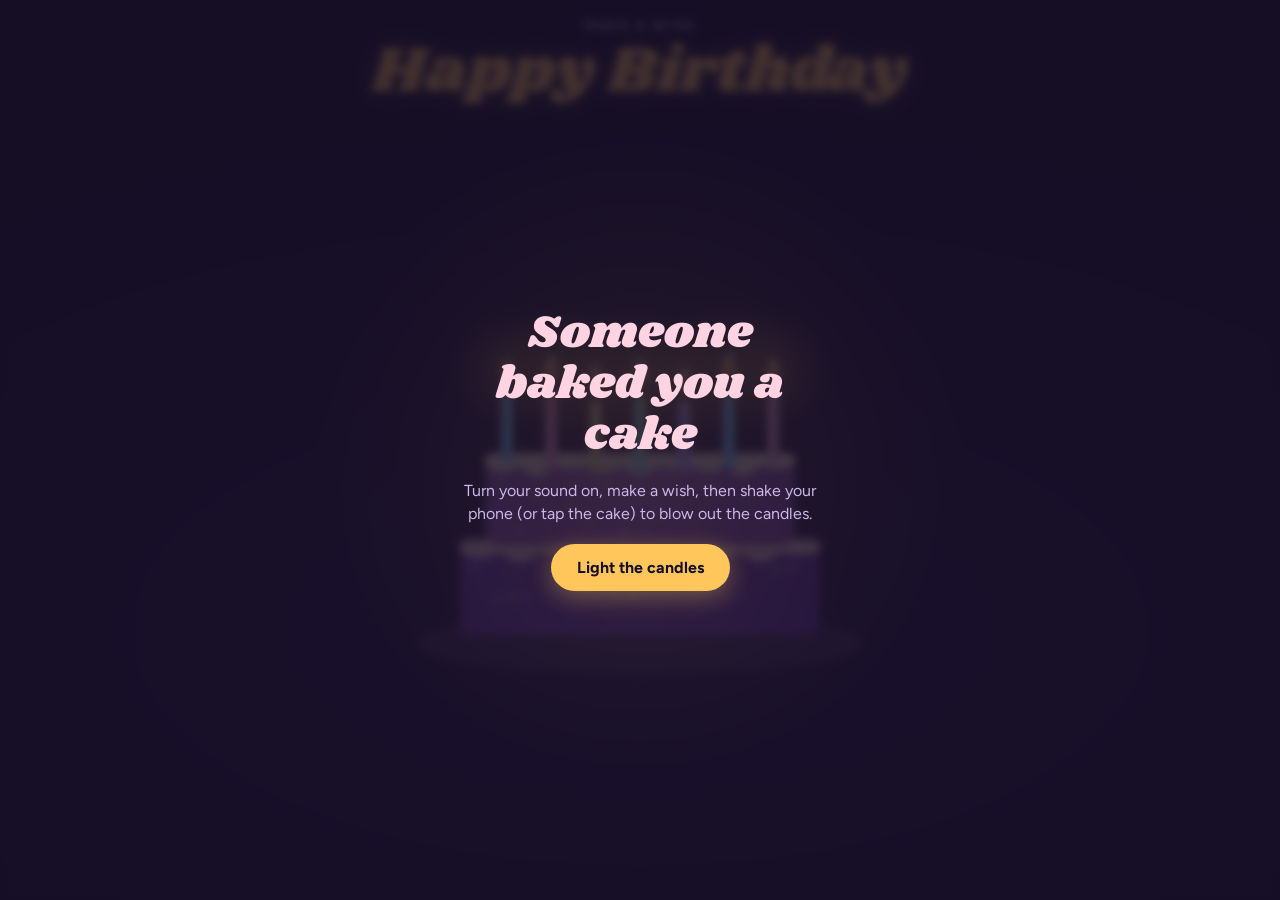
==== index.html @ dae4a356 "birthday-gift" ====
<!doctype html><html lang="en"><head><meta charset="utf-8"><meta name="viewport" content="width=device-width,initial-scale=1,viewport-fit=cover"><meta name="theme-color" content="#160f26"><title>Blow Out the Candles</title>
<meta name="claude:viewport-fit-sides" content="cover">
<link rel="preconnect" href="https://fonts.googleapis.com">
<link rel="preconnect" href="https://fonts.gstatic.com" crossorigin>
<link rel="stylesheet" href="https://fonts.googleapis.com/css2?family=Shrikhand&family=Figtree:wght@400;600;700&display=swap">
<style>
  /* Layout: one dark party room, the cake in the middle, words above and a hint below. Deliberately single-theme (night). */
  :root {
    --night: #160f26;
    --night-2: #2a1846;
    --cream: #fff4e6;
    --icing: #ffd3e2;
    --gold: #ffc65c;
    --muted: #c9b8e8;
    --display: "Shrikhand", "Cooper Black", Georgia, serif;
    --body: "Figtree", "Segoe UI", system-ui, sans-serif;
    color-scheme: dark;
  }
  [hidden] { display: none !important; }
  html, body { height: 100%; }
  body {
    margin: 0;
    background: radial-gradient(120% 80% at 50% 70%, var(--night-2), var(--night) 70%);
    color: var(--cream);
    font-family: var(--body);
    overflow: hidden;
    -webkit-user-select: none; user-select: none;
    touch-action: manipulation;
  }
  .stage {
    position: relative;
    height: 100%;
    display: grid;
    grid-template-rows: auto 1fr auto;
    padding-left: max(16px, env(safe-area-inset-left, 0px));
    padding-right: max(16px, env(safe-area-inset-right, 0px));
    padding-block: 18px 22px;
    box-sizing: border-box;
  }
  header { text-align: center; display: grid; gap: 6px; z-index: 2; }
  .eyebrow { font-size: 13px; letter-spacing: .18em; text-transform: uppercase; color: var(--muted); font-weight: 700; }
  h1 {
    margin: 0;
    font-family: var(--display);
    font-weight: 400;
    font-size: clamp(34px, 9vw, 64px);
    line-height: 1.05;
    color: var(--gold);
    text-wrap: balance;
    text-shadow: 0 0 24px rgba(255, 198, 92, .35);
  }
  h1 .name { color: var(--icing); display: block; }
  canvas { width: 100%; height: 100%; display: block; min-height: 0; }
  .hint {
    text-align: center; z-index: 2; display: grid; gap: 10px; justify-items: center;
    min-height: 92px;
  }
  .hint p { margin: 0; font-size: 17px; font-weight: 600; max-width: 34ch; line-height: 1.35; }
  .hint small { color: var(--muted); font-size: 14px; }
  button {
    font: 700 16px var(--body);
    color: var(--night);
    background: var(--gold);
    border: 0; border-radius: 999px;
    padding: 14px 26px;
    cursor: pointer;
    box-shadow: 0 6px 24px rgba(255, 198, 92, .35);
  }
  button.ghost { background: transparent; color: var(--cream); box-shadow: none; border: 1.5px solid rgba(255,244,230,.35); padding: 10px 20px; font-size: 14px; }
  button:focus-visible { outline: 3px solid var(--icing); outline-offset: 3px; }

  /* Start screen */
  .intro {
    position: absolute; inset: 0; z-index: 5;
    display: grid; place-items: center; text-align: center;
    padding-left: max(24px, env(safe-area-inset-left, 0px));
    padding-right: max(24px, env(safe-area-inset-right, 0px));
    background: rgba(22, 15, 38, .82);
    backdrop-filter: blur(4px);
  }
  .intro .box { display: grid; gap: 18px; justify-items: center; max-width: 360px; }
  .intro .gift { font-family: var(--display); font-size: clamp(30px, 8vw, 46px); color: var(--icing); line-height: 1.1; margin: 0; }
  .intro p { margin: 0; color: var(--muted); font-size: 16px; line-height: 1.45; }
  .wish { animation: pop .6s cubic-bezier(.2,1.6,.4,1) both; }
  @keyframes pop { from { transform: scale(.6); opacity: 0; } to { transform: scale(1); opacity: 1; } }
  @media (prefers-reduced-motion: reduce) { .wish { animation: none; } }
</style></head><body>

<div class="stage">
  <header>
    <div class="eyebrow" id="eyebrow">Make a wish</div>
    <h1 id="title">Happy Birthday<span class="name" id="name"></span></h1>
  </header>
  <canvas id="cake" aria-label="A birthday cake with lit candles"></canvas>
  <div class="hint" id="hint" aria-live="polite"></div>

  <div class="intro" id="intro">
    <div class="box">
      <p class="gift" id="introTitle">Someone baked you a cake</p>
      <p>Turn your sound on, make a wish, then shake your phone (or tap the cake) to blow out the candles.</p>
      <button id="start">Light the candles</button>
    </div>
  </div>
</div>

<script>
(() => {
  // ---------- Who it's for ----------
  // Works with any of: page.html#Amina   page.html#Amina-5   page.html?name=Amina&age=5
  const params = new URLSearchParams(location.search);
  let raw = "";
  try { raw = decodeURIComponent((location.hash || "").slice(1)); } catch (_) {}
  if (params.get("name")) raw = params.get("name").trim().replace(/\s+/g, "-") + (params.get("age") ? "-" + params.get("age") : "");
  raw = raw.replace(/^\/+|\/+$/g, "");
  const m = raw.match(/^([\p{L}\p{N}-]*?)(?:-(\d{1,3}))?$/u);
  const name = m && m[1] ? m[1].replace(/-/g, " ").replace(/\b\w/g, c => c.toUpperCase()) : "";
  const age = m && m[2] ? parseInt(m[2], 10) : 0;
  if (name) {
    document.getElementById("name").textContent = name;
    document.getElementById("introTitle").textContent = name + ", someone baked you a cake";
    document.title = "Happy Birthday " + name;
  }
  const candleCount = age > 0 && age <= 9 ? age : 7;

  const canvas = document.getElementById("cake");
  const ctx = canvas.getContext("2d");
  const hint = document.getElementById("hint");
  const reduceMotion = matchMedia("(prefers-reduced-motion: reduce)").matches;
  let W = 0, H = 0, dpr = 1;

  function resize() {
    dpr = Math.min(window.devicePixelRatio || 1, 2);
    const r = canvas.getBoundingClientRect();
    W = r.width; H = r.height;
    canvas.width = Math.round(W * dpr); canvas.height = Math.round(H * dpr);
    ctx.setTransform(dpr, 0, 0, dpr, 0, 0);
    layoutCandles();
  }

  // ---------- Candles ----------
  const candles = [];
  const candleColors = ["#7fd1ff", "#ff9ec4", "#ffe07a", "#9ff0c1", "#c7a6ff"];
  for (let i = 0; i < candleCount; i++) {
    candles.push({ lit: true, flame: 1, lean: 0, phase: Math.random() * 6.28, color: candleColors[i % candleColors.length], x: 0, y: 0, h: 0 });
  }
  let cake = { cx: 0, top: 0, w: 0, h: 0 };
  function layoutCandles() {
    const w = Math.min(W * 0.78, 360);
    const h = w * 0.5;
    cake = { cx: W / 2, top: H * 0.5 + h * 0.05, w, h };
    const span = w * 0.74;
    candles.forEach((c, i) => {
      const t = candles.length === 1 ? 0.5 : i / (candles.length - 1);
      c.x = cake.cx - span / 2 + span * t;
      // slight arc so they sit on the oval top
      const dx = (t - 0.5) * 2;
      c.y = cake.top + (1 - dx * dx) * w * 0.035 + w * 0.02;
      c.h = w * 0.2 + (i % 2) * w * 0.02;
    });
  }

  // ---------- Particles: smoke and confetti ----------
  const smoke = [], confetti = [];
  function puff(c) {
    for (let i = 0; i < 9; i++) {
      smoke.push({ x: c.x, y: c.y - c.h, vx: (Math.random() - .5) * .5 + c.lean * .6, vy: -0.6 - Math.random() * .7, r: 3 + Math.random() * 3, life: 1 });
    }
  }
  function party() {
    const colors = ["#ffc65c", "#ff9ec4", "#7fd1ff", "#9ff0c1", "#c7a6ff", "#fff4e6"];
    const n = reduceMotion ? 40 : 160;
    for (let i = 0; i < n; i++) {
      confetti.push({
        x: W / 2 + (Math.random() - .5) * 40, y: H * 0.45,
        vx: (Math.random() - .5) * 9, vy: -6 - Math.random() * 7,
        s: 4 + Math.random() * 5, rot: Math.random() * 6.28, vr: (Math.random() - .5) * .3,
        color: colors[i % colors.length], life: 1,
      });
    }
  }

  // ---------- Drawing ----------
  function roundRect(x, y, w, h, r) {
    ctx.beginPath();
    ctx.moveTo(x + r, y); ctx.arcTo(x + w, y, x + w, y + h, r); ctx.arcTo(x + w, y + h, x, y + h, r);
    ctx.arcTo(x, y + h, x, y, r); ctx.arcTo(x, y, x + w, y, r); ctx.closePath();
  }
  function drawCake(glow) {
    const { cx, top, w, h } = cake;
    const x = cx - w / 2;
    // plate
    ctx.fillStyle = "rgba(255,244,230,.12)";
    ctx.beginPath(); ctx.ellipse(cx, top + h + 8, w * 0.62, w * 0.09, 0, 0, Math.PI * 2); ctx.fill();
    // two layers
    const layers = [
      { y: top + h * 0.48, hh: h * 0.52, ww: w, base: "#8a4fc9", band: "#ffd3e2" },
      { y: top, hh: h * 0.5, ww: w * 0.86, base: "#b46bdc", band: "#fff4e6" },
    ];
    layers.forEach((L) => {
      const lx = cx - L.ww / 2;
      const g = ctx.createLinearGradient(lx, 0, lx + L.ww, 0);
      g.addColorStop(0, shade(L.base, -18)); g.addColorStop(.5, L.base); g.addColorStop(1, shade(L.base, -28));
      ctx.fillStyle = g; roundRect(lx, L.y, L.ww, L.hh, 14); ctx.fill();
      // icing drips
      ctx.fillStyle = L.band;
      ctx.beginPath(); ctx.moveTo(lx, L.y + 10);
      const drips = 9;
      for (let i = 0; i <= drips; i++) {
        const px = lx + (L.ww / drips) * i;
        const depth = 10 + ((i * 37) % 3) * 7;
        ctx.quadraticCurveTo(px - L.ww / drips / 2, L.y + depth + 8, px, L.y + 10);
      }
      ctx.lineTo(lx + L.ww, L.y + 4); ctx.lineTo(lx + L.ww, L.y); ctx.lineTo(lx, L.y); ctx.closePath(); ctx.fill();
      roundRect(lx, L.y - 2, L.ww, 14, 10); ctx.fill();
      // sprinkles
      for (let i = 0; i < 14; i++) {
        const sx = lx + 14 + ((i * 53) % (L.ww - 28));
        const sy = L.y + 26 + ((i * 29) % Math.max(8, L.hh - 36));
        ctx.save(); ctx.translate(sx, sy); ctx.rotate(i);
        ctx.fillStyle = candleColors[i % candleColors.length];
        roundRect(-4, -1.5, 8, 3, 1.5); ctx.fill(); ctx.restore();
      }
    });
    // warm light on the cake while candles burn
    if (glow > 0) {
      const g = ctx.createRadialGradient(cx, top, 10, cx, top, w * 0.9);
      g.addColorStop(0, `rgba(255,198,92,${0.28 * glow})`); g.addColorStop(1, "rgba(255,198,92,0)");
      ctx.fillStyle = g; ctx.beginPath(); ctx.arc(cx, top, w * 0.9, 0, Math.PI * 2); ctx.fill();
    }
  }
  function shade(hex, amt) {
    const n = parseInt(hex.slice(1), 16);
    const r = Math.max(0, Math.min(255, (n >> 16) + amt)), g = Math.max(0, Math.min(255, ((n >> 8) & 255) + amt)), b = Math.max(0, Math.min(255, (n & 255) + amt));
    return `rgb(${r},${g},${b})`;
  }
  function drawCandle(c, t) {
    const cw = Math.max(8, cake.w * 0.032);
    // body with stripes
    ctx.save();
    roundRect(c.x - cw / 2, c.y - c.h, cw, c.h, 3); ctx.fillStyle = c.color; ctx.fill(); ctx.clip();
    ctx.strokeStyle = "rgba(255,255,255,.55)"; ctx.lineWidth = 3;
    for (let y = c.y - c.h - cw; y < c.y; y += 9) { ctx.beginPath(); ctx.moveTo(c.x - cw, y); ctx.lineTo(c.x + cw, y + 7); ctx.stroke(); }
    ctx.restore();
    // wick
    ctx.strokeStyle = "#3b2a2a"; ctx.lineWidth = 2;
    ctx.beginPath(); ctx.moveTo(c.x, c.y - c.h); ctx.lineTo(c.x, c.y - c.h - 7); ctx.stroke();
    if (c.flame <= 0.02) return;
    // flame
    const flick = reduceMotion ? 1 : 1 + Math.sin(t * 0.012 + c.phase) * 0.08 + Math.sin(t * 0.031 + c.phase * 2) * 0.05;
    const fh = cw * 2.6 * c.flame * flick;
    const fw = cw * 0.9 * c.flame;
    const bx = c.x, by = c.y - c.h - 6;
    const tipX = bx + c.lean * fh * 0.9;
    // halo
    const halo = ctx.createRadialGradient(bx, by - fh * .5, 1, bx, by - fh * .5, fh * 2.2);
    halo.addColorStop(0, `rgba(255,190,90,${.35 * c.flame})`); halo.addColorStop(1, "rgba(255,190,90,0)");
    ctx.fillStyle = halo; ctx.beginPath(); ctx.arc(bx, by - fh * .5, fh * 2.2, 0, Math.PI * 2); ctx.fill();
    // outer flame
    const g = ctx.createLinearGradient(bx, by, bx, by - fh);
    g.addColorStop(0, "#ff7a1a"); g.addColorStop(.55, "#ffc65c"); g.addColorStop(1, "#fff6d8");
    ctx.fillStyle = g;
    ctx.beginPath();
    ctx.moveTo(bx, by + 2);
    ctx.bezierCurveTo(bx - fw, by - fh * .2, bx - fw * .6 + c.lean * fh * .4, by - fh * .7, tipX, by - fh);
    ctx.bezierCurveTo(bx + fw * .6 + c.lean * fh * .4, by - fh * .7, bx + fw, by - fh * .2, bx, by + 2);
    ctx.fill();
    // blue core
    ctx.fillStyle = "rgba(120,170,255,.75)";
    ctx.beginPath(); ctx.ellipse(bx, by - fh * .12, fw * .28, fh * .16, 0, 0, Math.PI * 2); ctx.fill();
  }

  // ---------- Loop ----------
  let wind = 0;           // 0..1 how hard it's blowing right now
  let windDir = 1;
  let done = false;
  function frame(t) {
    ctx.clearRect(0, 0, W, H);
    wind *= 0.9;
    const litShare = candles.filter(c => c.lit).length / candles.length;
    drawCake(litShare);
    candles.forEach((c) => {
      const targetLean = c.lit ? windDir * wind * 0.9 : 0;
      c.lean += (targetLean - c.lean) * 0.25;
      const targetFlame = c.lit ? 1 - wind * 0.45 : 0;
      c.flame += (targetFlame - c.flame) * (c.lit ? 0.2 : 0.35);
      drawCandle(c, t);
    });
    // smoke
    for (let i = smoke.length - 1; i >= 0; i--) {
      const p = smoke[i];
      p.x += p.vx + Math.sin((t + i * 90) * 0.004) * 0.3; p.y += p.vy; p.r += 0.18; p.life -= 0.012;
      if (p.life <= 0) { smoke.splice(i, 1); continue; }
      ctx.fillStyle = `rgba(220,215,235,${p.life * 0.35})`;
      ctx.beginPath(); ctx.arc(p.x, p.y, p.r, 0, Math.PI * 2); ctx.fill();
    }
    // confetti
    for (let i = confetti.length - 1; i >= 0; i--) {
      const p = confetti[i];
      p.vy += 0.22; p.vx *= 0.99; p.x += p.vx; p.y += p.vy; p.rot += p.vr;
      if (p.y > H + 20) { confetti.splice(i, 1); continue; }
      ctx.save(); ctx.translate(p.x, p.y); ctx.rotate(p.rot);
      ctx.fillStyle = p.color; ctx.fillRect(-p.s / 2, -p.s / 4, p.s, p.s / 2); ctx.restore();
    }
    requestAnimationFrame(frame);
  }

  // ---------- Blowing ----------
  function gust(strength) {
    if (done) return;
    wind = Math.min(1, wind + strength);
    windDir = Math.random() < 0.5 ? -1 : 1;
    // a strong gust puts out 1-3 candles
    if (strength > 0.45) {
      const lit = candles.filter(c => c.lit);
      const n = Math.min(lit.length, strength > 0.85 ? 3 : strength > 0.65 ? 2 : 1);
      for (let i = 0; i < n; i++) {
        const c = lit.splice(Math.floor(Math.random() * lit.length), 1)[0];
        c.lit = false; puff(c); fizz();
      }
      const left = candles.filter(c => c.lit).length;
      if (left === 0) celebrate();
      else setHint(left === 1 ? "One left! Shake again" : `${left} candles left. Keep shaking!`);
    }
  }

  let lastAcc = null, lastGustAt = 0, motionSeen = false;
  function onMotion(e) {
    const a = e.accelerationIncludingGravity || e.acceleration;
    if (!a || a.x == null) return;
    motionSeen = true;
    if (lastAcc) {
      const d = Math.abs(a.x - lastAcc.x) + Math.abs(a.y - lastAcc.y) + Math.abs(a.z - lastAcc.z);
      const now = performance.now();
      if (d > 6) wind = Math.min(1, wind + d / 120); // gentle sway makes the flames lean
      if (d > 22 && now - lastGustAt > 380) {
        lastGustAt = now;
        gust(Math.min(1, 0.35 + d / 60));
      }
    }
    lastAcc = { x: a.x, y: a.y, z: a.z };
  }

  // ---------- Words ----------
  function setHint(text, small) {
    hint.innerHTML = "";
    const p = document.createElement("p"); p.textContent = text; hint.appendChild(p);
    if (small) { const s = document.createElement("small"); s.textContent = small; hint.appendChild(s); }
  }
  function showTapFallback() {
    if (done) return;
    setHint("Tap the cake to blow out the candles", "Shaking only works on a phone in the browser");
  }
  function celebrate() {
    done = true;
    party();
    playChord();
    document.getElementById("eyebrow").textContent = "Your wish is on its way";
    setHint("Yay! All out. May every wish come true.");
    const again = document.createElement("button");
    again.className = "ghost wish"; again.textContent = "Light them again";
    again.addEventListener("click", relight);
    hint.appendChild(again);
    if (navigator.vibrate) navigator.vibrate([60, 40, 120]);
  }
  function relight() {
    candles.forEach(c => { c.lit = true; });
    done = false;
    document.getElementById("eyebrow").textContent = "Make a wish";
    setHint(motionSeen ? "Make a wish, then shake your phone" : "Make a wish, then tap the cake");
  }

  // Tap or click on the cake = a puff of breath (fallback and desktop).
  canvas.addEventListener("pointerdown", () => { if (!started) return; gust(0.55 + Math.random() * 0.25); });

  // ---------- Sound (Web Audio, nothing to download) ----------
  let audio = null;
  function tone(freq, start, dur, vol = 0.18, type = "triangle") {
    const o = audio.createOscillator(), g = audio.createGain();
    o.type = type; o.frequency.value = freq;
    g.gain.setValueAtTime(0, start);
    g.gain.linearRampToValueAtTime(vol, start + 0.02);
    g.gain.exponentialRampToValueAtTime(0.0008, start + dur);
    o.connect(g).connect(audio.destination); o.start(start); o.stop(start + dur + 0.05);
  }
  function playSong() {
    if (!audio) return;
    // "Happy Birthday to You" (traditional), music-box style.
    const N = { C4: 261.6, G4: 392, A4: 440, B4: 493.9, C5: 523.3, D5: 587.3, E5: 659.3, F5: 698.5, G5: 784 };
    const beat = 0.42;
    const song = [
      ["G4", .75], ["G4", .25], ["A4", 1], ["G4", 1], ["C5", 1], ["B4", 2],
      ["G4", .75], ["G4", .25], ["A4", 1], ["G4", 1], ["D5", 1], ["C5", 2],
      ["G4", .75], ["G4", .25], ["G5", 1], ["E5", 1], ["C5", 1], ["B4", 1], ["A4", 2],
      ["F5", .75], ["F5", .25], ["E5", 1], ["C5", 1], ["D5", 1], ["C5", 2.5],
    ];
    let t = audio.currentTime + 0.15;
    song.forEach(([n, b]) => { tone(N[n], t, b * beat * 1.6, 0.16); tone(N[n] * 2, t, b * beat * 0.8, 0.03, "sine"); t += b * beat; });
  }
  function fizz() {
    if (!audio) return;
    const len = 0.25, buf = audio.createBuffer(1, audio.sampleRate * len, audio.sampleRate);
    const d = buf.getChannelData(0);
    for (let i = 0; i < d.length; i++) d[i] = (Math.random() * 2 - 1) * (1 - i / d.length);
    const s = audio.createBufferSource(), f = audio.createBiquadFilter(), g = audio.createGain();
    f.type = "highpass"; f.frequency.value = 1800; g.gain.value = 0.12;
    s.buffer = buf; s.connect(f).connect(g).connect(audio.destination); s.start();
  }
  function playChord() {
    if (!audio) return;
    const t = audio.currentTime + 0.05;
    [523.3, 659.3, 784, 1046.5].forEach((f, i) => tone(f, t + i * 0.09, 1.6, 0.12));
  }

  // ---------- Start (needs a tap: sound and motion permission) ----------
  let started = false;
  document.getElementById("start").addEventListener("click", async () => {
    started = true;
    try { audio = new (window.AudioContext || window.webkitAudioContext)(); await audio.resume(); } catch (_) { audio = null; }
    let motionAllowed = typeof DeviceMotionEvent !== "undefined";
    try {
      if (motionAllowed && typeof DeviceMotionEvent.requestPermission === "function") {
        motionAllowed = (await DeviceMotionEvent.requestPermission()) === "granted";
      }
    } catch (_) { motionAllowed = false; }
    if (motionAllowed) window.addEventListener("devicemotion", onMotion);

    document.getElementById("intro").hidden = true;
    playSong();
    setHint("Make a wish, then shake your phone to blow out the candles");
    // If no motion arrives (laptop, or the browser blocks it), offer tapping instead.
    setTimeout(() => { if (!motionSeen) showTapFallback(); }, 1800);
  });

  window.addEventListener("hashchange", () => location.reload());
  window.addEventListener("resize", resize);
  resize();
  requestAnimationFrame(frame);
})();
</script>
</body></html>
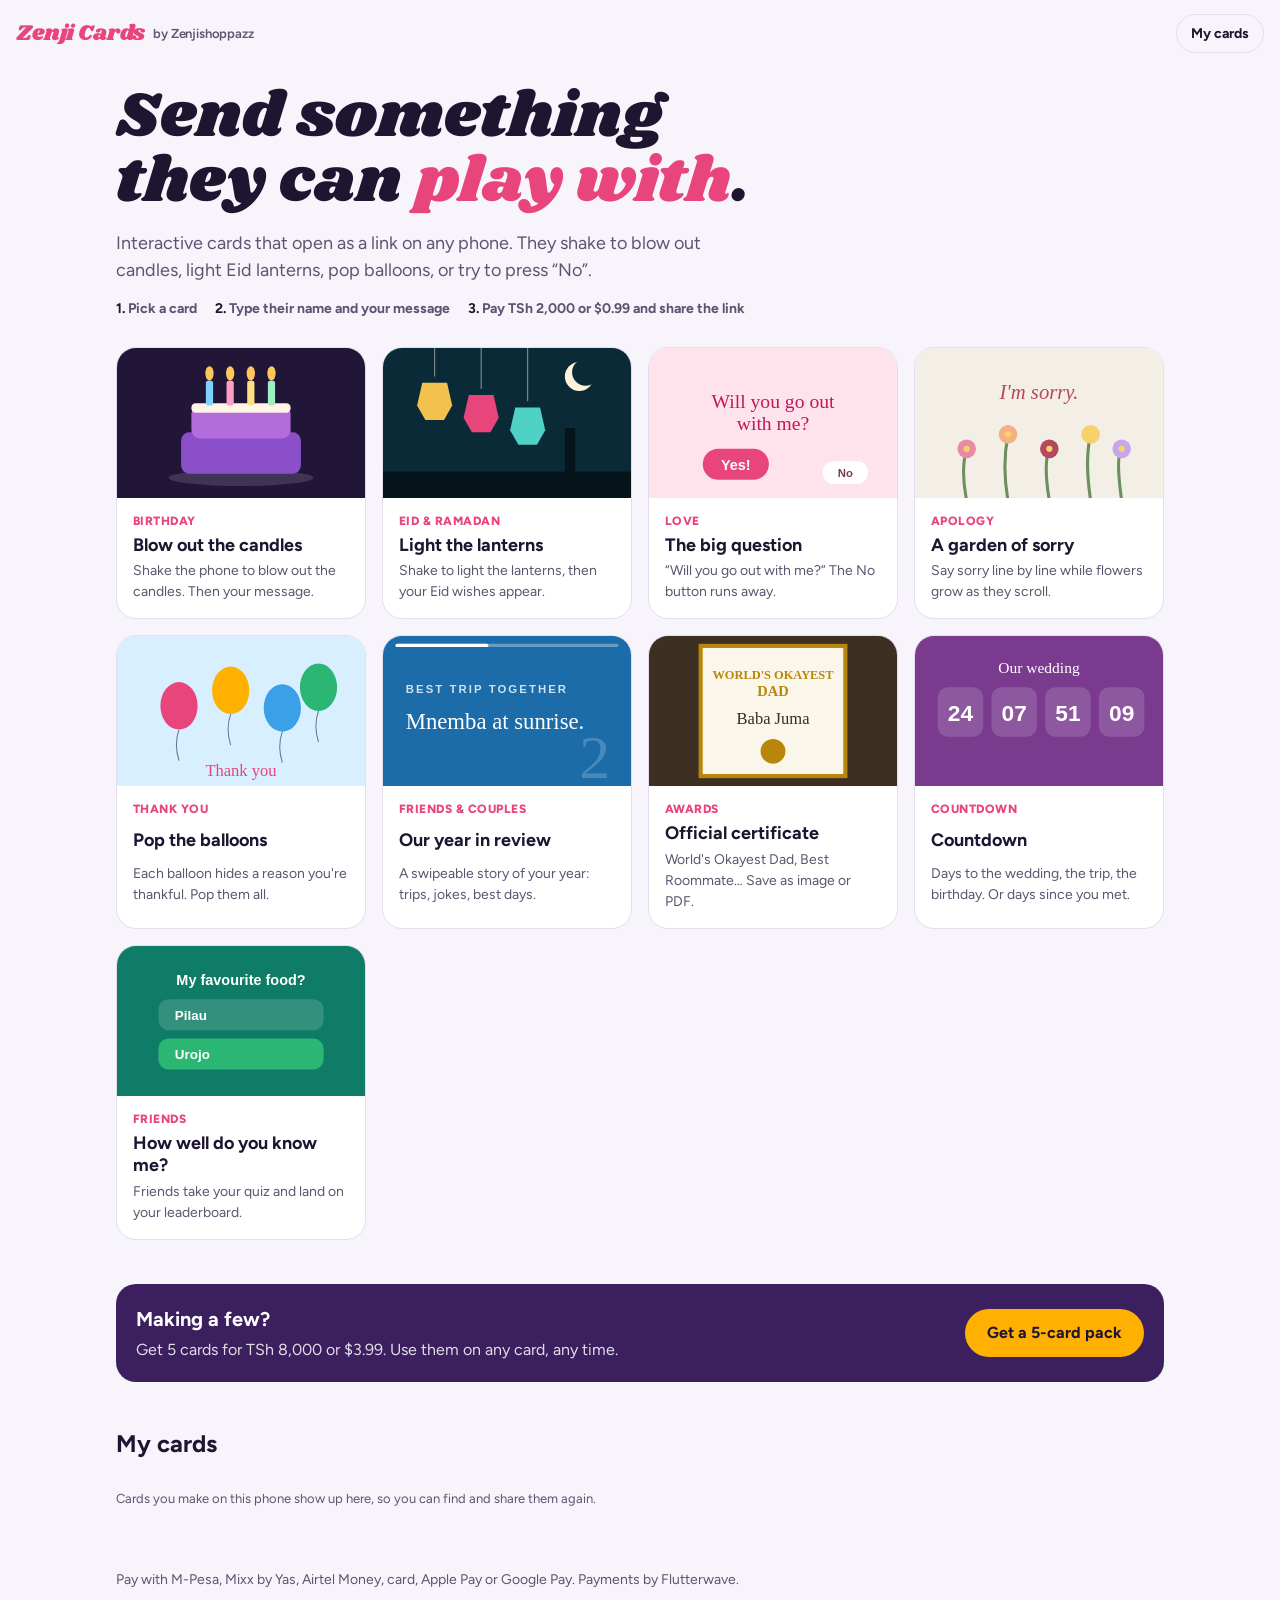
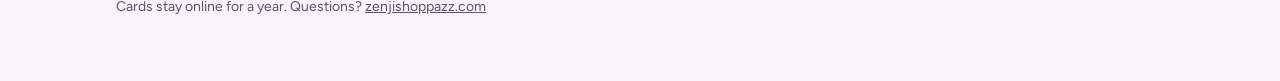
==== commit 7c45994a: "Zenji Cards: nine interactive cards with Flutterwave payments Home gallery, 5-card packs and "My car" ====
--- a/index.html
+++ b/index.html
@@ -1,440 +1,148 @@
-<!doctype html><html lang="en"><head><meta charset="utf-8"><meta name="viewport" content="width=device-width,initial-scale=1,viewport-fit=cover"><meta name="theme-color" content="#160f26"><title>Blow Out the Candles</title>
-<meta name="claude:viewport-fit-sides" content="cover">
+<!doctype html>
+<html lang="en">
+<head>
+<meta charset="utf-8">
+<meta name="viewport" content="width=device-width,initial-scale=1,viewport-fit=cover">
+<meta name="theme-color" content="#f7f4fb">
+<title>Zenji Cards</title>
+<meta name="description" content="Interactive cards you send as a link: shake to blow out candles, light Eid lanterns, ask the big question. Made in under two minutes.">
+<meta property="og:title" content="Zenji Cards: send something they can play with">
+<meta property="og:description" content="Birthday cakes you shake, Eid lanterns, quizzes, countdowns and more. From TSh 2,000 or $0.99.">
+<script>
+  // Old links like /holiday/#Mkali-5 were the free birthday cake: send them there.
+  if (location.hash.length > 1 && /^#[\p{L}\p{N}-]+$/u.test(decodeURIComponent(location.hash)) && !["mine", "packs", "cards"].includes(location.hash.slice(1))) {
+    location.replace("birthday/" + location.hash);
+  }
+</script>
 <link rel="preconnect" href="https://fonts.googleapis.com">
 <link rel="preconnect" href="https://fonts.gstatic.com" crossorigin>
-<link rel="stylesheet" href="https://fonts.googleapis.com/css2?family=Shrikhand&family=Figtree:wght@400;600;700&display=swap">
+<link rel="stylesheet" href="https://fonts.googleapis.com/css2?family=Shrikhand&family=Figtree:wght@400;600;700;800&display=swap">
+<link rel="stylesheet" href="assets/zc.css">
+<link rel="icon" href="assets/icon-180.png">
+<link rel="apple-touch-icon" href="assets/icon-180.png">
 <style>
-  /* Layout: one dark party room, the cake in the middle, words above and a hint below. Deliberately single-theme (night). */
-  :root {
-    --night: #160f26;
-    --night-2: #2a1846;
-    --cream: #fff4e6;
-    --icing: #ffd3e2;
-    --gold: #ffc65c;
-    --muted: #c9b8e8;
-    --display: "Shrikhand", "Cooper Black", Georgia, serif;
-    --body: "Figtree", "Segoe UI", system-ui, sans-serif;
-    color-scheme: dark;
-  }
-  [hidden] { display: none !important; }
-  html, body { height: 100%; }
-  body {
-    margin: 0;
-    background: radial-gradient(120% 80% at 50% 70%, var(--night-2), var(--night) 70%);
-    color: var(--cream);
-    font-family: var(--body);
-    overflow: hidden;
-    -webkit-user-select: none; user-select: none;
-    touch-action: manipulation;
-  }
-  .stage {
-    position: relative;
-    height: 100%;
-    display: grid;
-    grid-template-rows: auto 1fr auto;
-    padding-left: max(16px, env(safe-area-inset-left, 0px));
-    padding-right: max(16px, env(safe-area-inset-right, 0px));
-    padding-block: 18px 22px;
-    box-sizing: border-box;
-  }
-  header { text-align: center; display: grid; gap: 6px; z-index: 2; }
-  .eyebrow { font-size: 13px; letter-spacing: .18em; text-transform: uppercase; color: var(--muted); font-weight: 700; }
-  h1 {
-    margin: 0;
-    font-family: var(--display);
-    font-weight: 400;
-    font-size: clamp(34px, 9vw, 64px);
-    line-height: 1.05;
-    color: var(--gold);
-    text-wrap: balance;
-    text-shadow: 0 0 24px rgba(255, 198, 92, .35);
-  }
-  h1 .name { color: var(--icing); display: block; }
-  canvas { width: 100%; height: 100%; display: block; min-height: 0; }
-  .hint {
-    text-align: center; z-index: 2; display: grid; gap: 10px; justify-items: center;
-    min-height: 92px;
-  }
-  .hint p { margin: 0; font-size: 17px; font-weight: 600; max-width: 34ch; line-height: 1.35; }
-  .hint small { color: var(--muted); font-size: 14px; }
-  button {
-    font: 700 16px var(--body);
-    color: var(--night);
-    background: var(--gold);
-    border: 0; border-radius: 999px;
-    padding: 14px 26px;
-    cursor: pointer;
-    box-shadow: 0 6px 24px rgba(255, 198, 92, .35);
-  }
-  button.ghost { background: transparent; color: var(--cream); box-shadow: none; border: 1.5px solid rgba(255,244,230,.35); padding: 10px 20px; font-size: 14px; }
-  button:focus-visible { outline: 3px solid var(--icing); outline-offset: 3px; }
+  /* Home: a short hero, then the cards as a grid of tiles, each tile a small preview of its world. */
+  .wrap { max-width: 1080px; margin: 0 auto; padding: 0 max(16px, env(safe-area-inset-right, 0px)) 64px max(16px, env(safe-area-inset-left, 0px)); }
+  .hero { display: grid; gap: 14px; padding: 18px 0 28px; max-width: 640px; }
+  .hero h1 { margin: 0; font-family: var(--display); font-weight: 400; font-size: clamp(36px, 8vw, 64px); line-height: 1.02; text-wrap: balance; }
+  .hero h1 em { font-style: normal; color: var(--magenta); }
+  .hero p { margin: 0; font-size: 18px; color: var(--ink-2); max-width: 52ch; }
+  .steps { display: flex; flex-wrap: wrap; gap: 8px 18px; font-weight: 700; font-size: 14px; color: var(--ink-2); }
+  .steps span b { color: var(--ink); }
+  .grid { display: grid; grid-template-columns: repeat(auto-fill, minmax(min(100%, 230px), 1fr)); gap: 16px; }
+  .tile { display: grid; grid-template-rows: 150px auto; border-radius: 20px; overflow: hidden; text-decoration: none; background: var(--panel); border: 1px solid var(--line);
+          transition: transform .15s, box-shadow .15s; }
+  .tile:hover { transform: translateY(-3px); box-shadow: 0 14px 30px rgba(30,21,48,.12); }
+  .tile .art { position: relative; display: grid; place-items: center; overflow: hidden; }
+  .tile .art svg { width: 100%; height: 100%; }
+  .tile .body { padding: 14px 16px 16px; display: grid; gap: 4px; }
+  .tile h2 { margin: 0; font-size: 18px; line-height: 1.25; }
+  .tile p { margin: 0; color: var(--ink-2); font-size: 14px; }
+  .tile .tag { font-size: 12px; font-weight: 800; color: var(--magenta); letter-spacing: .04em; text-transform: uppercase; }
+  .sect { margin-top: 44px; display: grid; gap: 14px; }
+  .sect h2.t { margin: 0; font-size: 24px; }
+  .mine { display: grid; gap: 10px; }
+  .mine a.row, .mine div.row { display: flex; align-items: center; justify-content: space-between; gap: 12px; padding: 14px 16px; border-radius: 14px; background: var(--panel); border: 1px solid var(--line); text-decoration: none; }
+  .mine .row b { display: block; overflow: hidden; text-overflow: ellipsis; white-space: nowrap; }
+  .mine .row small { color: var(--ink-2); }
+  .mine .row > div { min-width: 0; }
+  .pill { font-size: 12px; font-weight: 800; padding: 4px 10px; border-radius: 999px; white-space: nowrap; }
+  .pill.live { background: #e3f4e8; color: #1f6b3a; }
+  .pill.draft { background: #fff0dc; color: #8a4b00; }
+  .pack { display: grid; grid-template-columns: 1fr auto; gap: 16px; align-items: center; padding: 20px; border-radius: 20px; background: var(--plum); color: #fff; }
+  @media (prefers-color-scheme: dark) { .pack { background: #3b1f5e; } }
+  .pack h3 { margin: 0 0 4px; font-size: 20px; }
+  .pack p { margin: 0; opacity: .85; }
+  @media (max-width: 560px) { .pack { grid-template-columns: 1fr; } }
+  footer { margin-top: 48px; color: var(--ink-2); font-size: 14px; display: grid; gap: 6px; }
+</style>
+</head>
+<body>
+<header class="zc-top">
+  <a class="zc-logo" href="./"><b>Zenji Cards</b><span>by Zenjishoppazz</span></a>
+  <nav><a class="zc-btn ghost small" href="#mine">My cards</a></nav>
+</header>
+<main class="wrap">
+  <section class="hero">
+    <h1>Send something they can <em>play with</em>.</h1>
+    <p>Interactive cards that open as a link on any phone. They shake to blow out candles, light Eid lanterns, pop balloons, or try to press “No”.</p>
+    <div class="steps"><span><b>1.</b> Pick a card</span><span><b>2.</b> Type their name and your message</span><span><b>3.</b> Pay <span id="price">TSh 2,000 or $0.99</span> and share the link</span></div>
+  </section>
 
-  /* Start screen */
-  .intro {
-    position: absolute; inset: 0; z-index: 5;
-    display: grid; place-items: center; text-align: center;
-    padding-left: max(24px, env(safe-area-inset-left, 0px));
-    padding-right: max(24px, env(safe-area-inset-right, 0px));
-    background: rgba(22, 15, 38, .82);
-    backdrop-filter: blur(4px);
-  }
-  .intro .box { display: grid; gap: 18px; justify-items: center; max-width: 360px; }
-  .intro .gift { font-family: var(--display); font-size: clamp(30px, 8vw, 46px); color: var(--icing); line-height: 1.1; margin: 0; }
-  .intro p { margin: 0; color: var(--muted); font-size: 16px; line-height: 1.45; }
-  .wish { animation: pop .6s cubic-bezier(.2,1.6,.4,1) both; }
-  @keyframes pop { from { transform: scale(.6); opacity: 0; } to { transform: scale(1); opacity: 1; } }
-  @media (prefers-reduced-motion: reduce) { .wish { animation: none; } }
-</style></head><body>
+  <div class="grid" id="cards"></div>
 
-<div class="stage">
-  <header>
-    <div class="eyebrow" id="eyebrow">Make a wish</div>
-    <h1 id="title">Happy Birthday<span class="name" id="name"></span></h1>
-  </header>
-  <canvas id="cake" aria-label="A birthday cake with lit candles"></canvas>
-  <div class="hint" id="hint" aria-live="polite"></div>
+  <section class="sect">
+    <div class="pack">
+      <div><h3>Making a few?</h3><p id="packText">Get 5 cards for TSh 8,000 or $3.99. Use them on any card, any time.</p></div>
+      <a class="zc-btn" href="packs/" style="background:#ffb000;color:#1e1530">Get a 5-card pack</a>
+    </div>
+  </section>
 
-  <div class="intro" id="intro">
-    <div class="box">
-      <p class="gift" id="introTitle">Someone baked you a cake</p>
-      <p>Turn your sound on, make a wish, then shake your phone (or tap the cake) to blow out the candles.</p>
-      <button id="start">Light the candles</button>
-    </div>
-  </div>
-</div>
+  <section class="sect" id="mine">
+    <h2 class="t">My cards</h2>
+    <div class="mine" id="mineList"></div>
+  </section>
 
+  <footer>
+    <div>Pay with M-Pesa, Mixx by Yas, Airtel Money, card, Apple Pay or Google Pay. Payments by Flutterwave.</div>
+    <div>Cards stay online for a year. Questions? <a href="https://zenjishoppazz.com">zenjishoppazz.com</a></div>
+  </footer>
+</main>
+<script src="assets/zc.js"></script>
 <script>
 (() => {
-  // ---------- Who it's for ----------
-  // Works with any of: page.html#Amina   page.html#Amina-5   page.html?name=Amina&age=5
-  const params = new URLSearchParams(location.search);
-  let raw = "";
-  try { raw = decodeURIComponent((location.hash || "").slice(1)); } catch (_) {}
-  if (params.get("name")) raw = params.get("name").trim().replace(/\s+/g, "-") + (params.get("age") ? "-" + params.get("age") : "");
-  raw = raw.replace(/^\/+|\/+$/g, "");
-  const m = raw.match(/^([\p{L}\p{N}-]*?)(?:-(\d{1,3}))?$/u);
-  const name = m && m[1] ? m[1].replace(/-/g, " ").replace(/\b\w/g, c => c.toUpperCase()) : "";
-  const age = m && m[2] ? parseInt(m[2], 10) : 0;
-  if (name) {
-    document.getElementById("name").textContent = name;
-    document.getElementById("introTitle").textContent = name + ", someone baked you a cake";
-    document.title = "Happy Birthday " + name;
-  }
-  const candleCount = age > 0 && age <= 9 ? age : 7;
-
-  const canvas = document.getElementById("cake");
-  const ctx = canvas.getContext("2d");
-  const hint = document.getElementById("hint");
-  const reduceMotion = matchMedia("(prefers-reduced-motion: reduce)").matches;
-  let W = 0, H = 0, dpr = 1;
-
-  function resize() {
-    dpr = Math.min(window.devicePixelRatio || 1, 2);
-    const r = canvas.getBoundingClientRect();
-    W = r.width; H = r.height;
-    canvas.width = Math.round(W * dpr); canvas.height = Math.round(H * dpr);
-    ctx.setTransform(dpr, 0, 0, dpr, 0, 0);
-    layoutCandles();
-  }
-
-  // ---------- Candles ----------
-  const candles = [];
-  const candleColors = ["#7fd1ff", "#ff9ec4", "#ffe07a", "#9ff0c1", "#c7a6ff"];
-  for (let i = 0; i < candleCount; i++) {
-    candles.push({ lit: true, flame: 1, lean: 0, phase: Math.random() * 6.28, color: candleColors[i % candleColors.length], x: 0, y: 0, h: 0 });
-  }
-  let cake = { cx: 0, top: 0, w: 0, h: 0 };
-  function layoutCandles() {
-    const w = Math.min(W * 0.78, 360);
-    const h = w * 0.5;
-    cake = { cx: W / 2, top: H * 0.5 + h * 0.05, w, h };
-    const span = w * 0.74;
-    candles.forEach((c, i) => {
-      const t = candles.length === 1 ? 0.5 : i / (candles.length - 1);
-      c.x = cake.cx - span / 2 + span * t;
-      // slight arc so they sit on the oval top
-      const dx = (t - 0.5) * 2;
-      c.y = cake.top + (1 - dx * dx) * w * 0.035 + w * 0.02;
-      c.h = w * 0.2 + (i % 2) * w * 0.02;
-    });
-  }
-
-  // ---------- Particles: smoke and confetti ----------
-  const smoke = [], confetti = [];
-  function puff(c) {
-    for (let i = 0; i < 9; i++) {
-      smoke.push({ x: c.x, y: c.y - c.h, vx: (Math.random() - .5) * .5 + c.lean * .6, vy: -0.6 - Math.random() * .7, r: 3 + Math.random() * 3, life: 1 });
-    }
-  }
-  function party() {
-    const colors = ["#ffc65c", "#ff9ec4", "#7fd1ff", "#9ff0c1", "#c7a6ff", "#fff4e6"];
-    const n = reduceMotion ? 40 : 160;
-    for (let i = 0; i < n; i++) {
-      confetti.push({
-        x: W / 2 + (Math.random() - .5) * 40, y: H * 0.45,
-        vx: (Math.random() - .5) * 9, vy: -6 - Math.random() * 7,
-        s: 4 + Math.random() * 5, rot: Math.random() * 6.28, vr: (Math.random() - .5) * .3,
-        color: colors[i % colors.length], life: 1,
-      });
-    }
-  }
-
-  // ---------- Drawing ----------
-  function roundRect(x, y, w, h, r) {
-    ctx.beginPath();
-    ctx.moveTo(x + r, y); ctx.arcTo(x + w, y, x + w, y + h, r); ctx.arcTo(x + w, y + h, x, y + h, r);
-    ctx.arcTo(x, y + h, x, y, r); ctx.arcTo(x, y, x + w, y, r); ctx.closePath();
-  }
-  function drawCake(glow) {
-    const { cx, top, w, h } = cake;
-    const x = cx - w / 2;
-    // plate
-    ctx.fillStyle = "rgba(255,244,230,.12)";
-    ctx.beginPath(); ctx.ellipse(cx, top + h + 8, w * 0.62, w * 0.09, 0, 0, Math.PI * 2); ctx.fill();
-    // two layers
-    const layers = [
-      { y: top + h * 0.48, hh: h * 0.52, ww: w, base: "#8a4fc9", band: "#ffd3e2" },
-      { y: top, hh: h * 0.5, ww: w * 0.86, base: "#b46bdc", band: "#fff4e6" },
-    ];
-    layers.forEach((L) => {
-      const lx = cx - L.ww / 2;
-      const g = ctx.createLinearGradient(lx, 0, lx + L.ww, 0);
-      g.addColorStop(0, shade(L.base, -18)); g.addColorStop(.5, L.base); g.addColorStop(1, shade(L.base, -28));
-      ctx.fillStyle = g; roundRect(lx, L.y, L.ww, L.hh, 14); ctx.fill();
-      // icing drips
-      ctx.fillStyle = L.band;
-      ctx.beginPath(); ctx.moveTo(lx, L.y + 10);
-      const drips = 9;
-      for (let i = 0; i <= drips; i++) {
-        const px = lx + (L.ww / drips) * i;
-        const depth = 10 + ((i * 37) % 3) * 7;
-        ctx.quadraticCurveTo(px - L.ww / drips / 2, L.y + depth + 8, px, L.y + 10);
-      }
-      ctx.lineTo(lx + L.ww, L.y + 4); ctx.lineTo(lx + L.ww, L.y); ctx.lineTo(lx, L.y); ctx.closePath(); ctx.fill();
-      roundRect(lx, L.y - 2, L.ww, 14, 10); ctx.fill();
-      // sprinkles
-      for (let i = 0; i < 14; i++) {
-        const sx = lx + 14 + ((i * 53) % (L.ww - 28));
-        const sy = L.y + 26 + ((i * 29) % Math.max(8, L.hh - 36));
-        ctx.save(); ctx.translate(sx, sy); ctx.rotate(i);
-        ctx.fillStyle = candleColors[i % candleColors.length];
-        roundRect(-4, -1.5, 8, 3, 1.5); ctx.fill(); ctx.restore();
-      }
-    });
-    // warm light on the cake while candles burn
-    if (glow > 0) {
-      const g = ctx.createRadialGradient(cx, top, 10, cx, top, w * 0.9);
-      g.addColorStop(0, `rgba(255,198,92,${0.28 * glow})`); g.addColorStop(1, "rgba(255,198,92,0)");
-      ctx.fillStyle = g; ctx.beginPath(); ctx.arc(cx, top, w * 0.9, 0, Math.PI * 2); ctx.fill();
-    }
-  }
-  function shade(hex, amt) {
-    const n = parseInt(hex.slice(1), 16);
-    const r = Math.max(0, Math.min(255, (n >> 16) + amt)), g = Math.max(0, Math.min(255, ((n >> 8) & 255) + amt)), b = Math.max(0, Math.min(255, (n & 255) + amt));
-    return `rgb(${r},${g},${b})`;
-  }
-  function drawCandle(c, t) {
-    const cw = Math.max(8, cake.w * 0.032);
-    // body with stripes
-    ctx.save();
-    roundRect(c.x - cw / 2, c.y - c.h, cw, c.h, 3); ctx.fillStyle = c.color; ctx.fill(); ctx.clip();
-    ctx.strokeStyle = "rgba(255,255,255,.55)"; ctx.lineWidth = 3;
-    for (let y = c.y - c.h - cw; y < c.y; y += 9) { ctx.beginPath(); ctx.moveTo(c.x - cw, y); ctx.lineTo(c.x + cw, y + 7); ctx.stroke(); }
-    ctx.restore();
-    // wick
-    ctx.strokeStyle = "#3b2a2a"; ctx.lineWidth = 2;
-    ctx.beginPath(); ctx.moveTo(c.x, c.y - c.h); ctx.lineTo(c.x, c.y - c.h - 7); ctx.stroke();
-    if (c.flame <= 0.02) return;
-    // flame
-    const flick = reduceMotion ? 1 : 1 + Math.sin(t * 0.012 + c.phase) * 0.08 + Math.sin(t * 0.031 + c.phase * 2) * 0.05;
-    const fh = cw * 2.6 * c.flame * flick;
-    const fw = cw * 0.9 * c.flame;
-    const bx = c.x, by = c.y - c.h - 6;
-    const tipX = bx + c.lean * fh * 0.9;
-    // halo
-    const halo = ctx.createRadialGradient(bx, by - fh * .5, 1, bx, by - fh * .5, fh * 2.2);
-    halo.addColorStop(0, `rgba(255,190,90,${.35 * c.flame})`); halo.addColorStop(1, "rgba(255,190,90,0)");
-    ctx.fillStyle = halo; ctx.beginPath(); ctx.arc(bx, by - fh * .5, fh * 2.2, 0, Math.PI * 2); ctx.fill();
-    // outer flame
-    const g = ctx.createLinearGradient(bx, by, bx, by - fh);
-    g.addColorStop(0, "#ff7a1a"); g.addColorStop(.55, "#ffc65c"); g.addColorStop(1, "#fff6d8");
-    ctx.fillStyle = g;
-    ctx.beginPath();
-    ctx.moveTo(bx, by + 2);
-    ctx.bezierCurveTo(bx - fw, by - fh * .2, bx - fw * .6 + c.lean * fh * .4, by - fh * .7, tipX, by - fh);
-    ctx.bezierCurveTo(bx + fw * .6 + c.lean * fh * .4, by - fh * .7, bx + fw, by - fh * .2, bx, by + 2);
-    ctx.fill();
-    // blue core
-    ctx.fillStyle = "rgba(120,170,255,.75)";
-    ctx.beginPath(); ctx.ellipse(bx, by - fh * .12, fw * .28, fh * .16, 0, 0, Math.PI * 2); ctx.fill();
-  }
-
-  // ---------- Loop ----------
-  let wind = 0;           // 0..1 how hard it's blowing right now
-  let windDir = 1;
-  let done = false;
-  function frame(t) {
-    ctx.clearRect(0, 0, W, H);
-    wind *= 0.9;
-    const litShare = candles.filter(c => c.lit).length / candles.length;
-    drawCake(litShare);
-    candles.forEach((c) => {
-      const targetLean = c.lit ? windDir * wind * 0.9 : 0;
-      c.lean += (targetLean - c.lean) * 0.25;
-      const targetFlame = c.lit ? 1 - wind * 0.45 : 0;
-      c.flame += (targetFlame - c.flame) * (c.lit ? 0.2 : 0.35);
-      drawCandle(c, t);
-    });
-    // smoke
-    for (let i = smoke.length - 1; i >= 0; i--) {
-      const p = smoke[i];
-      p.x += p.vx + Math.sin((t + i * 90) * 0.004) * 0.3; p.y += p.vy; p.r += 0.18; p.life -= 0.012;
-      if (p.life <= 0) { smoke.splice(i, 1); continue; }
-      ctx.fillStyle = `rgba(220,215,235,${p.life * 0.35})`;
-      ctx.beginPath(); ctx.arc(p.x, p.y, p.r, 0, Math.PI * 2); ctx.fill();
-    }
-    // confetti
-    for (let i = confetti.length - 1; i >= 0; i--) {
-      const p = confetti[i];
-      p.vy += 0.22; p.vx *= 0.99; p.x += p.vx; p.y += p.vy; p.rot += p.vr;
-      if (p.y > H + 20) { confetti.splice(i, 1); continue; }
-      ctx.save(); ctx.translate(p.x, p.y); ctx.rotate(p.rot);
-      ctx.fillStyle = p.color; ctx.fillRect(-p.s / 2, -p.s / 4, p.s, p.s / 2); ctx.restore();
-    }
-    requestAnimationFrame(frame);
-  }
-
-  // ---------- Blowing ----------
-  function gust(strength) {
-    if (done) return;
-    wind = Math.min(1, wind + strength);
-    windDir = Math.random() < 0.5 ? -1 : 1;
-    // a strong gust puts out 1-3 candles
-    if (strength > 0.45) {
-      const lit = candles.filter(c => c.lit);
-      const n = Math.min(lit.length, strength > 0.85 ? 3 : strength > 0.65 ? 2 : 1);
-      for (let i = 0; i < n; i++) {
-        const c = lit.splice(Math.floor(Math.random() * lit.length), 1)[0];
-        c.lit = false; puff(c); fizz();
-      }
-      const left = candles.filter(c => c.lit).length;
-      if (left === 0) celebrate();
-      else setHint(left === 1 ? "One left! Shake again" : `${left} candles left. Keep shaking!`);
-    }
-  }
-
-  let lastAcc = null, lastGustAt = 0, motionSeen = false;
-  function onMotion(e) {
-    const a = e.accelerationIncludingGravity || e.acceleration;
-    if (!a || a.x == null) return;
-    motionSeen = true;
-    if (lastAcc) {
-      const d = Math.abs(a.x - lastAcc.x) + Math.abs(a.y - lastAcc.y) + Math.abs(a.z - lastAcc.z);
-      const now = performance.now();
-      if (d > 6) wind = Math.min(1, wind + d / 120); // gentle sway makes the flames lean
-      if (d > 22 && now - lastGustAt > 380) {
-        lastGustAt = now;
-        gust(Math.min(1, 0.35 + d / 60));
-      }
-    }
-    lastAcc = { x: a.x, y: a.y, z: a.z };
-  }
-
-  // ---------- Words ----------
-  function setHint(text, small) {
-    hint.innerHTML = "";
-    const p = document.createElement("p"); p.textContent = text; hint.appendChild(p);
-    if (small) { const s = document.createElement("small"); s.textContent = small; hint.appendChild(s); }
-  }
-  function showTapFallback() {
-    if (done) return;
-    setHint("Tap the cake to blow out the candles", "Shaking only works on a phone in the browser");
-  }
-  function celebrate() {
-    done = true;
-    party();
-    playChord();
-    document.getElementById("eyebrow").textContent = "Your wish is on its way";
-    setHint("Yay! All out. May every wish come true.");
-    const again = document.createElement("button");
-    again.className = "ghost wish"; again.textContent = "Light them again";
-    again.addEventListener("click", relight);
-    hint.appendChild(again);
-    if (navigator.vibrate) navigator.vibrate([60, 40, 120]);
-  }
-  function relight() {
-    candles.forEach(c => { c.lit = true; });
-    done = false;
-    document.getElementById("eyebrow").textContent = "Make a wish";
-    setHint(motionSeen ? "Make a wish, then shake your phone" : "Make a wish, then tap the cake");
-  }
-
-  // Tap or click on the cake = a puff of breath (fallback and desktop).
-  canvas.addEventListener("pointerdown", () => { if (!started) return; gust(0.55 + Math.random() * 0.25); });
-
-  // ---------- Sound (Web Audio, nothing to download) ----------
-  let audio = null;
-  function tone(freq, start, dur, vol = 0.18, type = "triangle") {
-    const o = audio.createOscillator(), g = audio.createGain();
-    o.type = type; o.frequency.value = freq;
-    g.gain.setValueAtTime(0, start);
-    g.gain.linearRampToValueAtTime(vol, start + 0.02);
-    g.gain.exponentialRampToValueAtTime(0.0008, start + dur);
-    o.connect(g).connect(audio.destination); o.start(start); o.stop(start + dur + 0.05);
-  }
-  function playSong() {
-    if (!audio) return;
-    // "Happy Birthday to You" (traditional), music-box style.
-    const N = { C4: 261.6, G4: 392, A4: 440, B4: 493.9, C5: 523.3, D5: 587.3, E5: 659.3, F5: 698.5, G5: 784 };
-    const beat = 0.42;
-    const song = [
-      ["G4", .75], ["G4", .25], ["A4", 1], ["G4", 1], ["C5", 1], ["B4", 2],
-      ["G4", .75], ["G4", .25], ["A4", 1], ["G4", 1], ["D5", 1], ["C5", 2],
-      ["G4", .75], ["G4", .25], ["G5", 1], ["E5", 1], ["C5", 1], ["B4", 1], ["A4", 2],
-      ["F5", .75], ["F5", .25], ["E5", 1], ["C5", 1], ["D5", 1], ["C5", 2.5],
-    ];
-    let t = audio.currentTime + 0.15;
-    song.forEach(([n, b]) => { tone(N[n], t, b * beat * 1.6, 0.16); tone(N[n] * 2, t, b * beat * 0.8, 0.03, "sine"); t += b * beat; });
-  }
-  function fizz() {
-    if (!audio) return;
-    const len = 0.25, buf = audio.createBuffer(1, audio.sampleRate * len, audio.sampleRate);
-    const d = buf.getChannelData(0);
-    for (let i = 0; i < d.length; i++) d[i] = (Math.random() * 2 - 1) * (1 - i / d.length);
-    const s = audio.createBufferSource(), f = audio.createBiquadFilter(), g = audio.createGain();
-    f.type = "highpass"; f.frequency.value = 1800; g.gain.value = 0.12;
-    s.buffer = buf; s.connect(f).connect(g).connect(audio.destination); s.start();
-  }
-  function playChord() {
-    if (!audio) return;
-    const t = audio.currentTime + 0.05;
-    [523.3, 659.3, 784, 1046.5].forEach((f, i) => tone(f, t + i * 0.09, 1.6, 0.12));
-  }
-
-  // ---------- Start (needs a tap: sound and motion permission) ----------
-  let started = false;
-  document.getElementById("start").addEventListener("click", async () => {
-    started = true;
-    try { audio = new (window.AudioContext || window.webkitAudioContext)(); await audio.resume(); } catch (_) { audio = null; }
-    let motionAllowed = typeof DeviceMotionEvent !== "undefined";
-    try {
-      if (motionAllowed && typeof DeviceMotionEvent.requestPermission === "function") {
-        motionAllowed = (await DeviceMotionEvent.requestPermission()) === "granted";
-      }
-    } catch (_) { motionAllowed = false; }
-    if (motionAllowed) window.addEventListener("devicemotion", onMotion);
-
-    document.getElementById("intro").hidden = true;
-    playSong();
-    setHint("Make a wish, then shake your phone to blow out the candles");
-    // If no motion arrives (laptop, or the browser blocks it), offer tapping instead.
-    setTimeout(() => { if (!motionSeen) showTapFallback(); }, 1800);
+  const { h } = ZC;
+  const svg = (inner, bg) => `<svg viewBox="0 0 240 150" preserveAspectRatio="xMidYMid slice"><rect width="240" height="150" fill="${bg}"/>${inner}</svg>`;
+  const CARDS = [
+    { type: "birthday", tag: "Birthday", title: "Blow out the candles", text: "Shake the phone to blow out the candles. Then your message.",
+      art: svg(`<ellipse cx="120" cy="128" rx="70" ry="8" fill="#ffffff22"/><rect x="62" y="84" width="116" height="40" rx="8" fill="#8a4fc9"/><rect x="72" y="58" width="96" height="32" rx="8" fill="#b46bdc"/><rect x="72" y="56" width="96" height="9" rx="4" fill="#fff4e6"/>${[86, 106, 126, 146].map((x, i) => `<rect x="${x}" y="34" width="7" height="24" rx="2" fill="${["#7fd1ff", "#ff9ec4", "#ffe07a", "#9ff0c1"][i]}"/><ellipse cx="${x + 3.5}" cy="27" rx="4" ry="7" fill="#ffc65c"/>`).join("")}`, "#211538") },
+    { type: "eid", tag: "Eid & Ramadan", title: "Light the lanterns", text: "Shake to light the lanterns, then your Eid wishes appear.",
+      art: svg(`<circle cx="190" cy="30" r="14" fill="#fdf3d8"/><circle cx="196" cy="26" r="13" fill="#0b2a38"/>${[50, 95, 140].map((x, i) => `<line x1="${x}" y1="0" x2="${x}" y2="${30 + i * 12}" stroke="#fdf3d888"/><path d="M${x - 12} ${36 + i * 12} h24 l5 22 -8 14 h-18 l-8 -14z" fill="${["#f2c14e", "#e8457c", "#4fd1c5"][i]}"/>`).join("")}<rect y="122" width="240" height="28" fill="#06141c"/><rect x="176" y="80" width="10" height="45" fill="#06141c"/>`, "#0b2a38") },
+    { type: "ask-out", tag: "Love", title: "The big question", text: "“Will you go out with me?” The No button runs away.",
+      art: svg(`<text x="120" y="60" text-anchor="middle" font-family="Georgia" font-size="19" fill="#c2185b">Will you go out</text><text x="120" y="82" text-anchor="middle" font-family="Georgia" font-size="19" fill="#c2185b">with me?</text><rect x="52" y="100" width="64" height="30" rx="15" fill="#e8457c"/><text x="84" y="120" text-anchor="middle" font-family="sans-serif" font-weight="800" font-size="14" fill="#fff">Yes!</text><rect x="168" y="112" width="44" height="22" rx="11" fill="#fff"/><text x="190" y="127" text-anchor="middle" font-family="sans-serif" font-weight="700" font-size="11" fill="#7a3c55">No</text>`, "#ffe3ec") },
+    { type: "sorry", tag: "Apology", title: "A garden of sorry", text: "Say sorry line by line while flowers grow as they scroll.",
+      art: svg(`<text x="120" y="52" text-anchor="middle" font-family="Georgia" font-style="italic" font-size="20" fill="#b5485d">I'm sorry.</text>${[50, 90, 130, 170, 200].map((x, i) => `<path d="M${x} 150 Q${x - 6} ${120 - i * 3} ${x} ${100 - (i % 2) * 14}" stroke="#6b8f5e" stroke-width="3" fill="none"/><circle cx="${x}" cy="${100 - (i % 2) * 14}" r="9" fill="${["#e88ca5", "#f4b183", "#b5485d", "#f7d26b", "#c6a7e8"][i]}"/><circle cx="${x}" cy="${100 - (i % 2) * 14}" r="3" fill="#f7d26b"/>`).join("")}`, "#f3efe6") },
+    { type: "thank-you", tag: "Thank you", title: "Pop the balloons", text: "Each balloon hides a reason you're thankful. Pop them all.",
+      art: svg(`${[[60, 70, "#e8457c"], [110, 55, "#ffb000"], [160, 72, "#3aa0e8"], [195, 52, "#2bb673"]].map(([x, y, c]) => `<ellipse cx="${x}" cy="${y}" rx="18" ry="23" fill="${c}"/><path d="M${x} ${y + 23} q-5 14 0 30" stroke="#5b7a8f" fill="none"/>`).join("")}<text x="120" y="138" text-anchor="middle" font-family="Georgia" font-size="16" fill="#e8457c">Thank you</text>`, "#d7efff") },
+    { type: "year-review", tag: "Friends & couples", title: "Our year in review", text: "A swipeable story of your year: trips, jokes, best days.",
+      art: svg(`<rect x="12" y="10" width="216" height="3" rx="2" fill="#ffffff55"/><rect x="12" y="10" width="90" height="3" rx="2" fill="#fff"/><text x="22" y="58" font-family="sans-serif" font-weight="900" font-size="11" fill="#ffffffcc" letter-spacing="2">BEST TRIP TOGETHER</text><text x="22" y="92" font-family="Georgia" font-size="22" fill="#fff">Mnemba at sunrise.</text><text x="190" y="140" font-family="Georgia" font-size="60" fill="#ffffff33">2</text>`, "#1b6ca8") },
+    { type: "certificate", tag: "Awards", title: "Official certificate", text: "World's Okayest Dad, Best Roommate… Save as image or PDF.",
+      art: svg(`<rect x="50" y="12" width="140" height="126" fill="#fbf6ea" stroke="#b8860b" stroke-width="4"/><text x="120" y="44" text-anchor="middle" font-family="Georgia" font-weight="900" font-size="12" fill="#b8860b">WORLD'S OKAYEST</text><text x="120" y="60" text-anchor="middle" font-family="Georgia" font-weight="900" font-size="14" fill="#b8860b">DAD</text><text x="120" y="88" text-anchor="middle" font-family="cursive" font-size="16" fill="#3b2b17">Baba Juma</text><circle cx="120" cy="114" r="12" fill="#b8860b"/>`, "#3d2f22") },
+    { type: "countdown", tag: "Countdown", title: "Countdown", text: "Days to the wedding, the trip, the birthday. Or days since you met.",
+      art: svg(`${["24", "07", "51", "09"].map((n, i) => `<rect x="${22 + i * 52}" y="52" width="44" height="48" rx="10" fill="#ffffff26"/><text x="${44 + i * 52}" y="85" text-anchor="middle" font-family="sans-serif" font-weight="900" font-size="22" fill="#fff">${n}</text>`).join("")}<text x="120" y="38" text-anchor="middle" font-family="Georgia" font-size="15" fill="#fff">Our wedding</text>`, "#7a3b8f") },
+    { type: "quiz", tag: "Friends", title: "How well do you know me?", text: "Friends take your quiz and land on your leaderboard.",
+      art: svg(`<text x="120" y="40" text-anchor="middle" font-family="sans-serif" font-weight="900" font-size="14" fill="#fff">My favourite food?</text>${["Pilau", "Urojo"].map((t, i) => `<rect x="40" y="${54 + i * 38}" width="160" height="30" rx="10" fill="${i ? "#2bb673" : "#ffffff26"}"/><text x="56" y="${74 + i * 38}" font-family="sans-serif" font-weight="700" font-size="13" fill="#fff">${t}</text>`).join("")}`, "#0e7c66") },
+  ];
+  const grid = document.getElementById("cards");
+  CARDS.forEach((c) => {
+    const art = h("div", { class: "art", "aria-hidden": "true" });
+    art.innerHTML = c.art; // static drawings written above, no user content
+    grid.append(h("a", { class: "tile", href: c.type + "/" }, art,
+      h("div", { class: "body" }, h("span", { class: "tag", text: c.tag }), h("h2", { text: c.title }), h("p", { text: c.text }))));
   });
 
-  window.addEventListener("hashchange", () => location.reload());
-  window.addEventListener("resize", resize);
-  resize();
-  requestAnimationFrame(frame);
+  ZC.getCatalog().then((cat) => {
+    document.getElementById("price").textContent = ZC.money("TZS", cat.card.TZS) + " or " + ZC.money("USD", cat.card.USD);
+    document.getElementById("packText").textContent = "Get " + cat.pack.credits + " cards for " + ZC.money("TZS", cat.pack.TZS) + " or " + ZC.money("USD", cat.pack.USD) + ". Use them on any card, any time.";
+  });
+
+  const names = Object.fromEntries(CARDS.map((c) => [c.type, c.title]));
+  const list = document.getElementById("mineList");
+  const mine = ZC.mine.all();
+  const packs = ZC.packs.all();
+  if (!mine.length && !packs.length) {
+    list.append(h("p", { class: "zc-note", text: "Cards you make on this phone show up here, so you can find and share them again." }));
+  }
+  packs.forEach((p) => list.append(h("div", { class: "row" },
+    h("div", {}, h("b", { text: "Pack " + p.code }), h("small", { text: p.left + " card" + (p.left === 1 ? "" : "s") + " left" })),
+    h("span", { class: "pill live", text: "Pack" }))));
+  mine.forEach((c) => {
+    const live = c.status === "active";
+    list.append(h("a", { class: "row", href: live ? (c.link || c.type + "/?c=" + c.id) : c.type + "/" },
+      h("div", {}, h("b", { text: c.title || names[c.type] || "Card" }), h("small", { text: (names[c.type] || c.type) + " · " + new Date(c.created || Date.now()).toLocaleDateString() })),
+      h("span", { class: "pill " + (live ? "live" : "draft"), text: live ? "Live" : "Not paid" })));
+  });
 })();
 </script>
-</body></html>+</body>
+</html>
--- a/assets/zc.css
+++ b/assets/zc.css
@@ -0,0 +1,185 @@
+/* Zenji Cards: shared look for the gallery, the card makers and the payment/share sheets.
+   Each card brings its own stage styles; this file is the shell around them. */
+:root {
+  --paper: #f7f4fb;
+  --panel: #ffffff;
+  --ink: #1e1530;
+  --ink-2: #5d5470;
+  --line: #e4ddef;
+  --saffron: #ffb000;
+  --magenta: #e8457c;
+  --plum: #3b1f5e;
+  --good: #1f8a4c;
+  --bad: #c62f3a;
+  --focus: #7c4dff;
+  --radius: 16px;
+  --display: "Shrikhand", "Cooper Black", Georgia, serif;
+  --body: "Figtree", "Segoe UI", system-ui, -apple-system, sans-serif;
+  color-scheme: light;
+}
+@media (prefers-color-scheme: dark) {
+  :root {
+    --paper: #150f22;
+    --panel: #201833;
+    --ink: #f4eefc;
+    --ink-2: #b9aecd;
+    --line: #3a2e52;
+    --plum: #d8c4ff;
+    color-scheme: dark;
+  }
+}
+* { box-sizing: border-box; }
+[hidden] { display: none !important; }
+html { -webkit-text-size-adjust: 100%; }
+body {
+  margin: 0;
+  background: var(--paper);
+  color: var(--ink);
+  font: 16px/1.5 var(--body);
+}
+a { color: inherit; }
+button, input, textarea, select { font: inherit; color: inherit; }
+:focus-visible { outline: 3px solid var(--focus); outline-offset: 2px; }
+
+/* ---------- top bar ---------- */
+.zc-top {
+  display: flex; align-items: center; justify-content: space-between; gap: 12px;
+  padding: 14px max(16px, env(safe-area-inset-right, 0px)) 14px max(16px, env(safe-area-inset-left, 0px));
+}
+.zc-logo { display: inline-flex; align-items: center; gap: 8px; text-decoration: none; font-weight: 800; letter-spacing: -.01em; }
+.zc-logo b { font-family: var(--display); font-weight: 400; font-size: 22px; color: var(--magenta); }
+.zc-logo span { font-size: 13px; color: var(--ink-2); font-weight: 600; }
+.zc-top nav { display: flex; gap: 6px; flex-wrap: wrap; }
+
+/* ---------- buttons and fields ---------- */
+.zc-btn {
+  display: inline-flex; align-items: center; justify-content: center; gap: 8px;
+  min-height: 48px; padding: 12px 22px; border-radius: 999px; border: 0;
+  background: var(--ink); color: var(--paper); font-weight: 700; cursor: pointer; text-decoration: none;
+}
+.zc-btn.primary { background: var(--magenta); color: #fff; box-shadow: 0 8px 22px rgba(232, 69, 124, .3); }
+.zc-btn.ghost { background: transparent; color: var(--ink); border: 1.5px solid var(--line); }
+.zc-btn.small { min-height: 38px; padding: 8px 14px; font-size: 14px; }
+.zc-btn[disabled] { opacity: .55; cursor: wait; }
+.zc-btn.block { width: 100%; }
+
+.zc-field { display: grid; gap: 6px; }
+.zc-field > span { font-weight: 700; font-size: 14px; }
+.zc-field small { color: var(--ink-2); font-size: 13px; }
+.zc-field input, .zc-field textarea, .zc-field select {
+  width: 100%; padding: 12px 14px; border-radius: 12px;
+  border: 1.5px solid var(--line); background: var(--panel); min-height: 48px;
+}
+.zc-field textarea { min-height: 96px; resize: vertical; }
+.zc-field input:focus, .zc-field textarea:focus, .zc-field select:focus { border-color: var(--focus); outline: none; }
+.zc-row { display: grid; grid-template-columns: 1fr 1fr; gap: 12px; }
+@media (max-width: 420px) { .zc-row { grid-template-columns: 1fr; } }
+
+/* ---------- maker layout: form + live phone preview ---------- */
+.zc-maker {
+  display: grid; grid-template-columns: minmax(0, 1fr) minmax(0, 400px); gap: 28px; align-items: start;
+  max-width: 1080px; margin: 0 auto;
+  padding: 8px max(16px, env(safe-area-inset-right, 0px)) 120px max(16px, env(safe-area-inset-left, 0px));
+}
+.zc-maker h1 { font-family: var(--display); font-weight: 400; font-size: clamp(30px, 6vw, 44px); line-height: 1.05; margin: 4px 0 6px; text-wrap: balance; }
+.zc-maker .lead { color: var(--ink-2); margin: 0 0 20px; max-width: 46ch; }
+.zc-form { display: grid; gap: 16px; min-width: 0; }
+.zc-form fieldset { border: 1.5px solid var(--line); border-radius: var(--radius); padding: 14px; display: grid; gap: 12px; margin: 0; }
+.zc-form legend { font-weight: 800; padding: 0 6px; }
+.zc-preview-wrap { position: sticky; top: 16px; display: grid; gap: 10px; justify-items: center; }
+.zc-phone {
+  width: min(100%, 360px); aspect-ratio: 9 / 17; border-radius: 34px; overflow: hidden; position: relative;
+  border: 10px solid #120c1d; background: #000; box-shadow: 0 30px 60px rgba(30, 21, 48, .25);
+}
+.zc-phone .zc-stage { position: absolute; inset: 0; }
+.zc-preview-note { font-size: 13px; color: var(--ink-2); text-align: center; }
+.zc-paybar {
+  position: fixed; left: 0; right: 0; bottom: 0; z-index: 30;
+  padding: 12px max(16px, env(safe-area-inset-right, 0px)) calc(12px + env(safe-area-inset-bottom, 0px)) max(16px, env(safe-area-inset-left, 0px));
+  background: color-mix(in srgb, var(--panel) 92%, transparent); backdrop-filter: blur(10px);
+  border-top: 1px solid var(--line);
+  display: flex; gap: 12px; align-items: center; justify-content: center;
+}
+.zc-paybar .price { font-weight: 700; color: var(--ink-2); font-size: 14px; }
+@media (max-width: 860px) {
+  .zc-maker { grid-template-columns: 1fr; }
+  .zc-preview-wrap { position: static; order: -1; }
+  .zc-phone { width: min(100%, 290px, calc(58vh * 9 / 17)); }
+}
+
+/* photo picker */
+.zc-photos { display: flex; gap: 10px; flex-wrap: wrap; }
+.zc-photo {
+  width: 84px; height: 84px; border-radius: 12px; border: 1.5px dashed var(--line); background: var(--panel) center/cover no-repeat;
+  display: grid; place-items: center; cursor: pointer; font-size: 13px; color: var(--ink-2); text-align: center; position: relative;
+}
+.zc-photo input { position: absolute; inset: 0; opacity: 0; cursor: pointer; }
+.zc-photo.busy::after { content: "…"; position: absolute; inset: 0; display: grid; place-items: center; background: rgba(0,0,0,.4); color: #fff; border-radius: 12px; }
+
+/* ---------- sheets (payment, share) ---------- */
+.zc-sheet-back {
+  position: fixed; inset: 0; z-index: 50; background: rgba(12, 6, 24, .55); display: grid; align-items: end; justify-items: center;
+}
+.zc-sheet {
+  width: min(100%, 520px); max-height: 92vh; overflow: auto; background: var(--panel); color: var(--ink);
+  border-radius: 24px 24px 0 0;
+  padding: 22px max(18px, env(safe-area-inset-right, 0px)) calc(22px + env(safe-area-inset-bottom, 0px)) max(18px, env(safe-area-inset-left, 0px));
+  display: grid; gap: 16px; animation: zc-up .28s ease-out;
+}
+@media (min-width: 700px) { .zc-sheet-back { align-items: center; } .zc-sheet { border-radius: 24px; } }
+@keyframes zc-up { from { transform: translateY(30px); opacity: 0; } to { transform: none; opacity: 1; } }
+.zc-sheet h2 { margin: 0; font-size: 22px; line-height: 1.2; }
+.zc-sheet p { margin: 0; color: var(--ink-2); }
+.zc-close { justify-self: end; background: none; border: 0; font-size: 15px; font-weight: 700; color: var(--ink-2); cursor: pointer; padding: 4px; }
+.zc-options { display: grid; gap: 10px; }
+.zc-option {
+  display: grid; grid-template-columns: auto 1fr auto; gap: 12px; align-items: center;
+  padding: 14px; border-radius: 14px; border: 2px solid var(--line); cursor: pointer; background: var(--panel);
+}
+.zc-option:has(input:checked) { border-color: var(--magenta); background: color-mix(in srgb, var(--magenta) 7%, var(--panel)); }
+.zc-option input { accent-color: var(--magenta); width: 20px; height: 20px; }
+.zc-option b { display: block; }
+.zc-option small { color: var(--ink-2); }
+.zc-option .amt { font-weight: 800; font-variant-numeric: tabular-nums; white-space: nowrap; }
+.zc-paylogos { display: flex; flex-wrap: wrap; gap: 6px; margin-top: 4px; }
+.zc-paylogos span { font-size: 11px; font-weight: 800; letter-spacing: .02em; padding: 3px 7px; border-radius: 6px; background: var(--paper); border: 1px solid var(--line); }
+.zc-check { display: flex; gap: 10px; align-items: flex-start; font-size: 15px; }
+.zc-check input { margin-top: 3px; width: 18px; height: 18px; accent-color: var(--magenta); }
+.zc-error { color: var(--bad); font-weight: 600; }
+.zc-note { font-size: 13px; color: var(--ink-2); }
+.zc-divider { display: flex; align-items: center; gap: 10px; color: var(--ink-2); font-size: 13px; }
+.zc-divider::before, .zc-divider::after { content: ""; flex: 1; height: 1px; background: var(--line); }
+.zc-linkbox { display: flex; gap: 8px; align-items: stretch; }
+.zc-linkbox input { flex: 1; min-width: 0; padding: 12px; border-radius: 12px; border: 1.5px solid var(--line); background: var(--paper); font-size: 14px; }
+.zc-share { display: grid; grid-template-columns: repeat(auto-fit, minmax(130px, 1fr)); gap: 10px; }
+.zc-wa { background: #25d366; color: #062b14; }
+.zc-big-code { font: 800 28px/1.1 ui-monospace, "SF Mono", Menlo, monospace; letter-spacing: .06em; text-align: center; padding: 16px; border-radius: 14px; background: var(--paper); border: 2px dashed var(--saffron); user-select: all; }
+.zc-spinner { width: 22px; height: 22px; border-radius: 50%; border: 3px solid var(--line); border-top-color: var(--magenta); animation: zc-spin .8s linear infinite; }
+@keyframes zc-spin { to { transform: rotate(360deg); } }
+
+/* ---------- viewer chrome (on top of a card) ---------- */
+.zc-view { position: fixed; inset: 0; }
+.zc-view .zc-stage { position: absolute; inset: 0; }
+.zc-foot {
+  position: fixed; left: 0; right: 0; bottom: 0; z-index: 20; display: flex; justify-content: center; gap: 14px; flex-wrap: wrap;
+  padding: 8px max(16px, env(safe-area-inset-right, 0px)) calc(8px + env(safe-area-inset-bottom, 0px)) max(16px, env(safe-area-inset-left, 0px));
+  font: 600 12px/1.4 var(--body); color: rgba(255, 255, 255, .78); text-shadow: 0 1px 2px rgba(0,0,0,.4); pointer-events: none;
+}
+.zc-foot a, .zc-foot button { pointer-events: auto; color: inherit; background: none; border: 0; padding: 4px; font: inherit; cursor: pointer; text-decoration: underline; text-underline-offset: 3px; }
+.zc-foot.dark { color: rgba(30, 21, 48, .7); text-shadow: none; }
+
+/* "Tap to open" cover that unlocks sound and motion */
+.zc-cover {
+  position: absolute; inset: 0; z-index: 15; display: grid; place-items: center; text-align: center;
+  padding: 24px max(24px, env(safe-area-inset-right, 0px)) 24px max(24px, env(safe-area-inset-left, 0px));
+  background: rgba(10, 6, 20, .72); backdrop-filter: blur(5px); color: #fff;
+}
+.zc-cover .box { display: grid; gap: 16px; justify-items: center; max-width: 340px; }
+.zc-cover h2 { margin: 0; font-family: var(--display); font-weight: 400; font-size: clamp(28px, 8vw, 40px); line-height: 1.1; text-wrap: balance; }
+.zc-cover p { margin: 0; opacity: .85; line-height: 1.45; }
+.zc-cover .zc-btn { background: var(--saffron); color: #1e1530; }
+.zc-msg { position: absolute; inset: 0; display: grid; place-items: center; text-align: center; padding: 28px; color: #fff; background: #1e1530; }
+.zc-msg .box { display: grid; gap: 14px; justify-items: center; max-width: 360px; }
+.zc-msg h2 { margin: 0; font-family: var(--display); font-weight: 400; font-size: 30px; }
+
+@media (prefers-reduced-motion: reduce) { .zc-sheet { animation: none; } }
